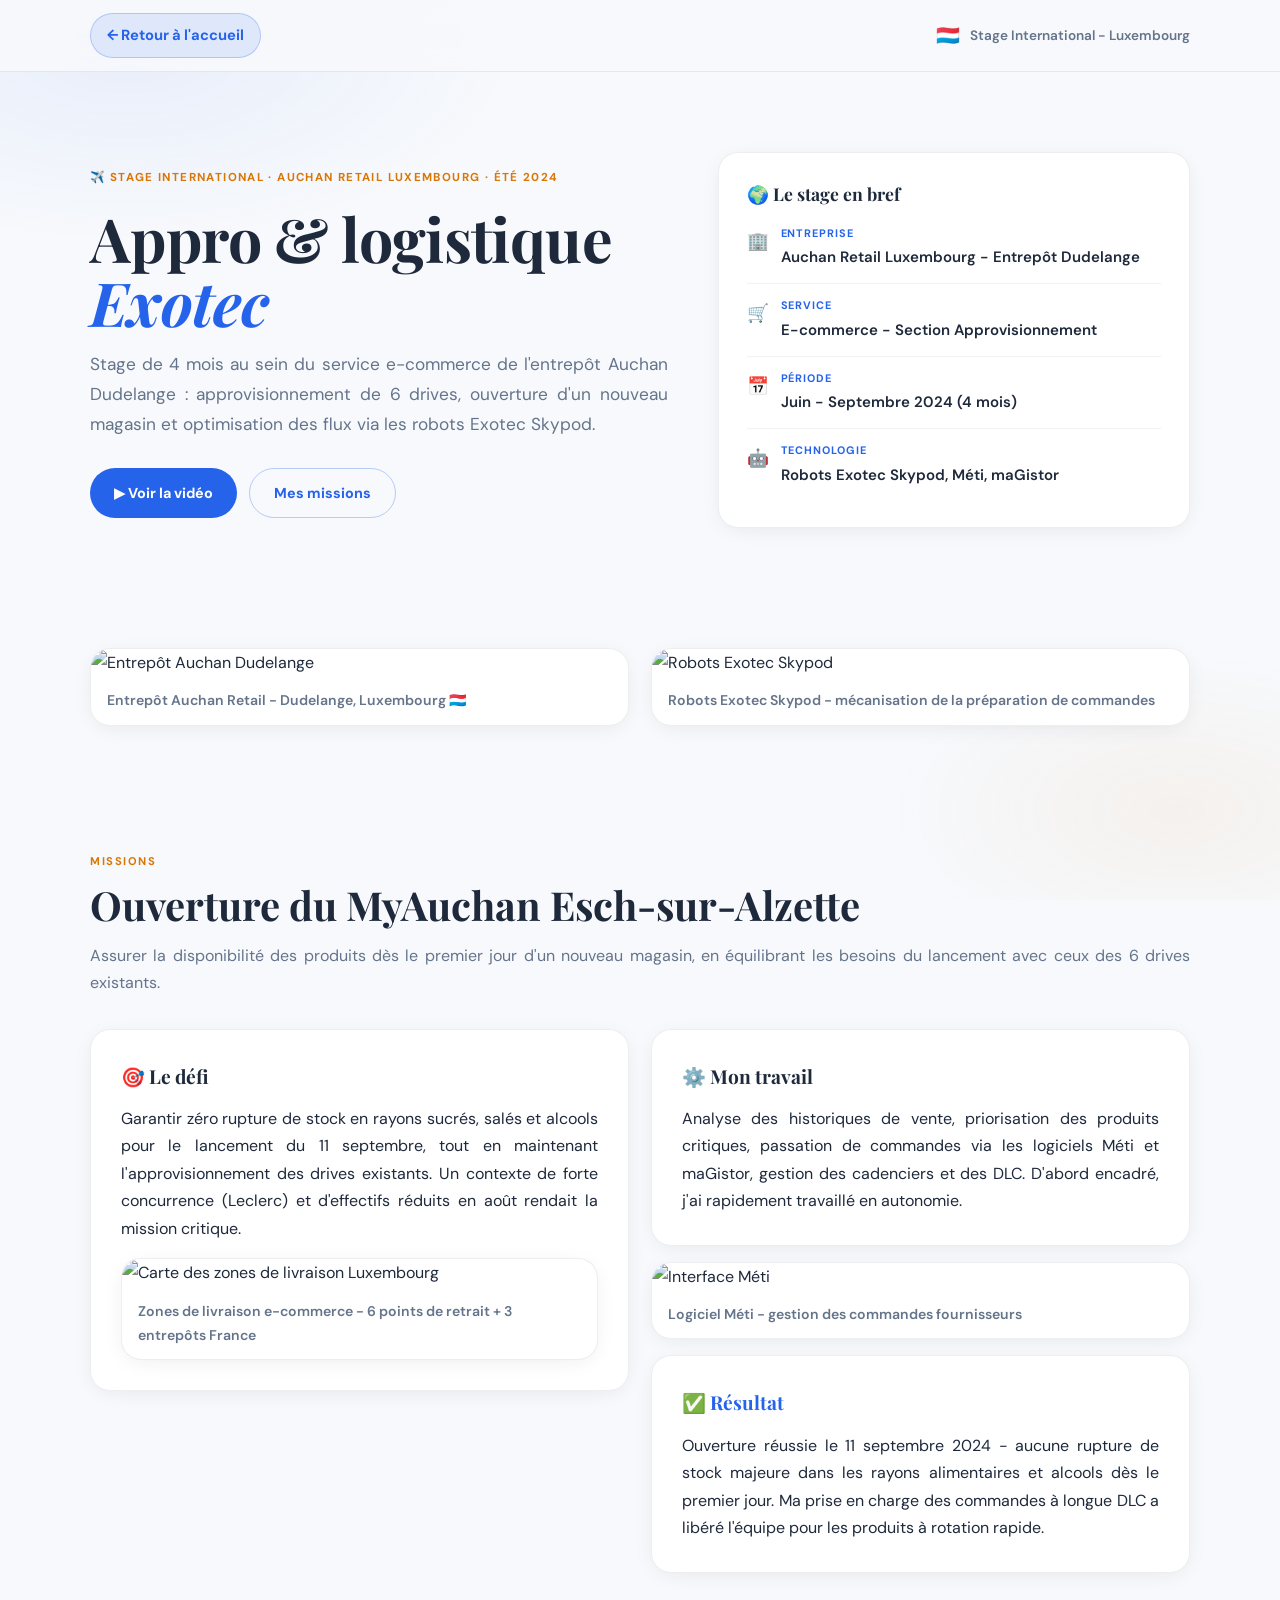
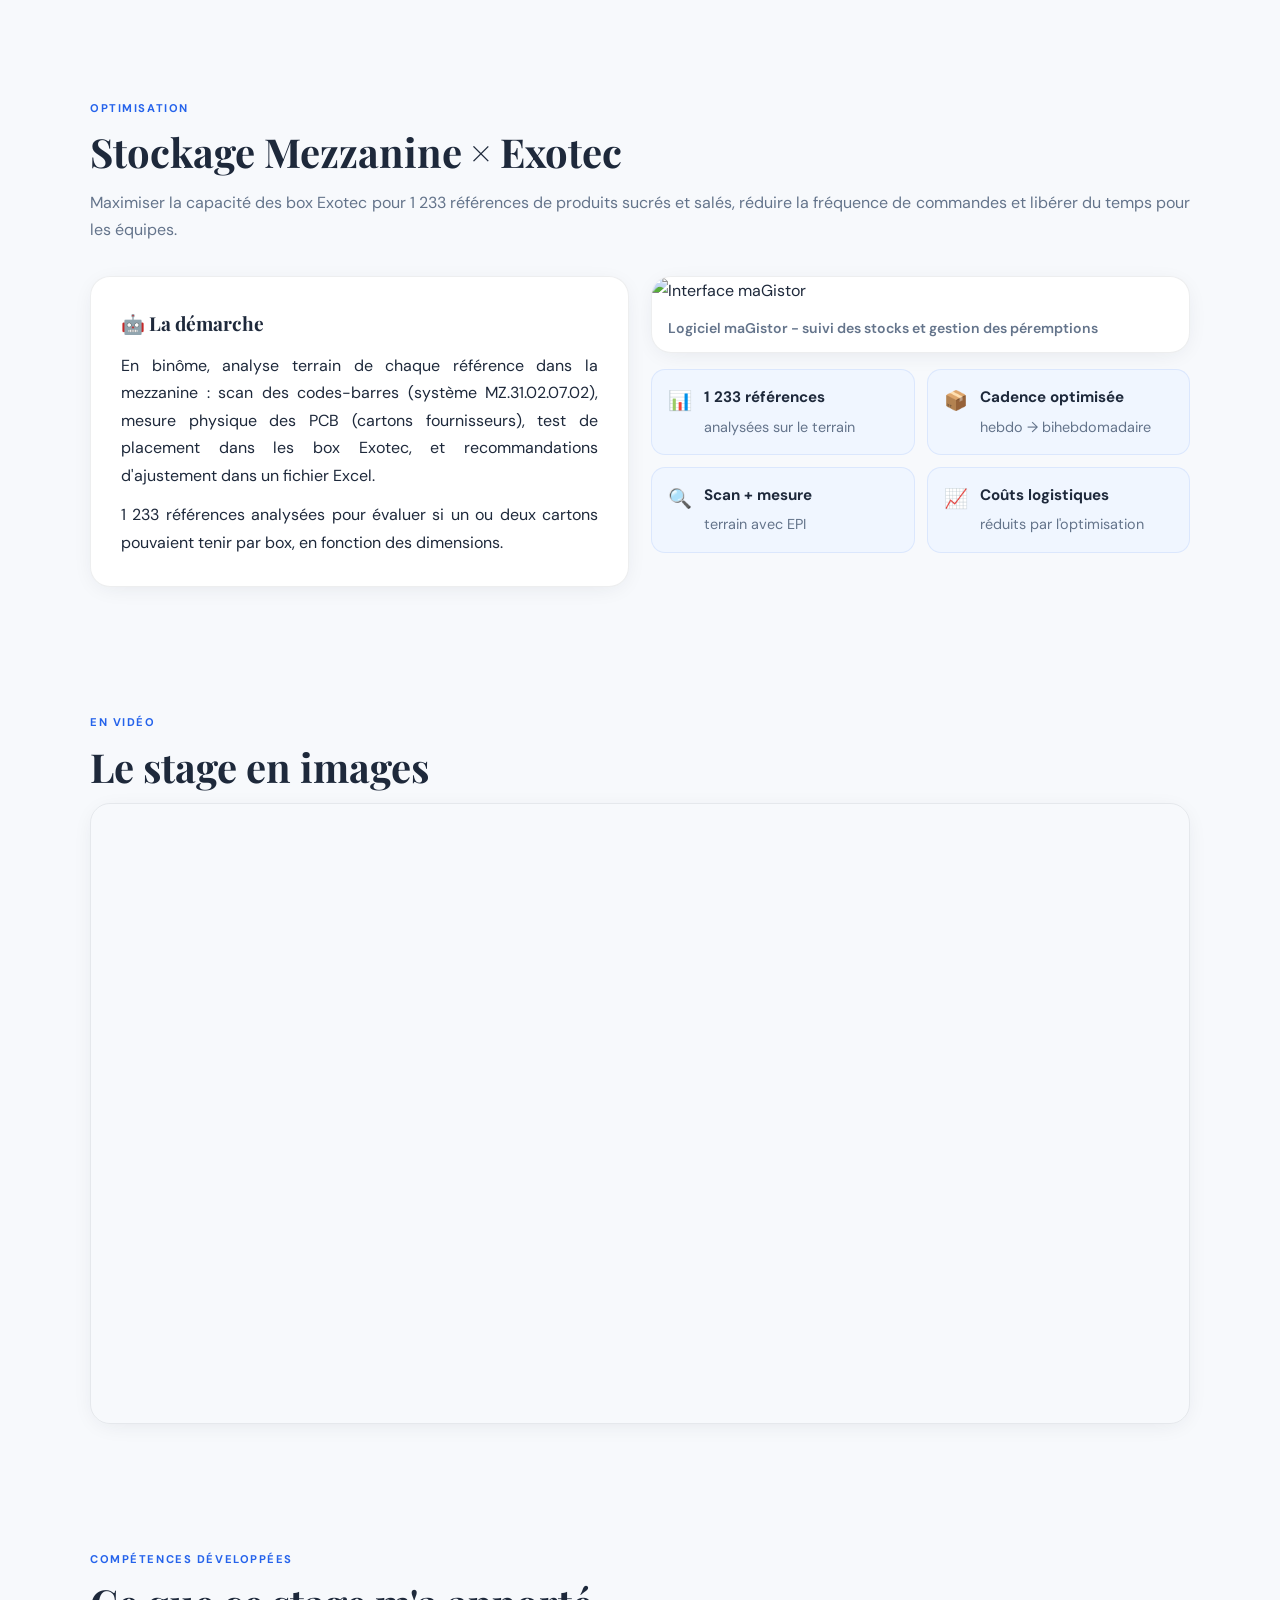
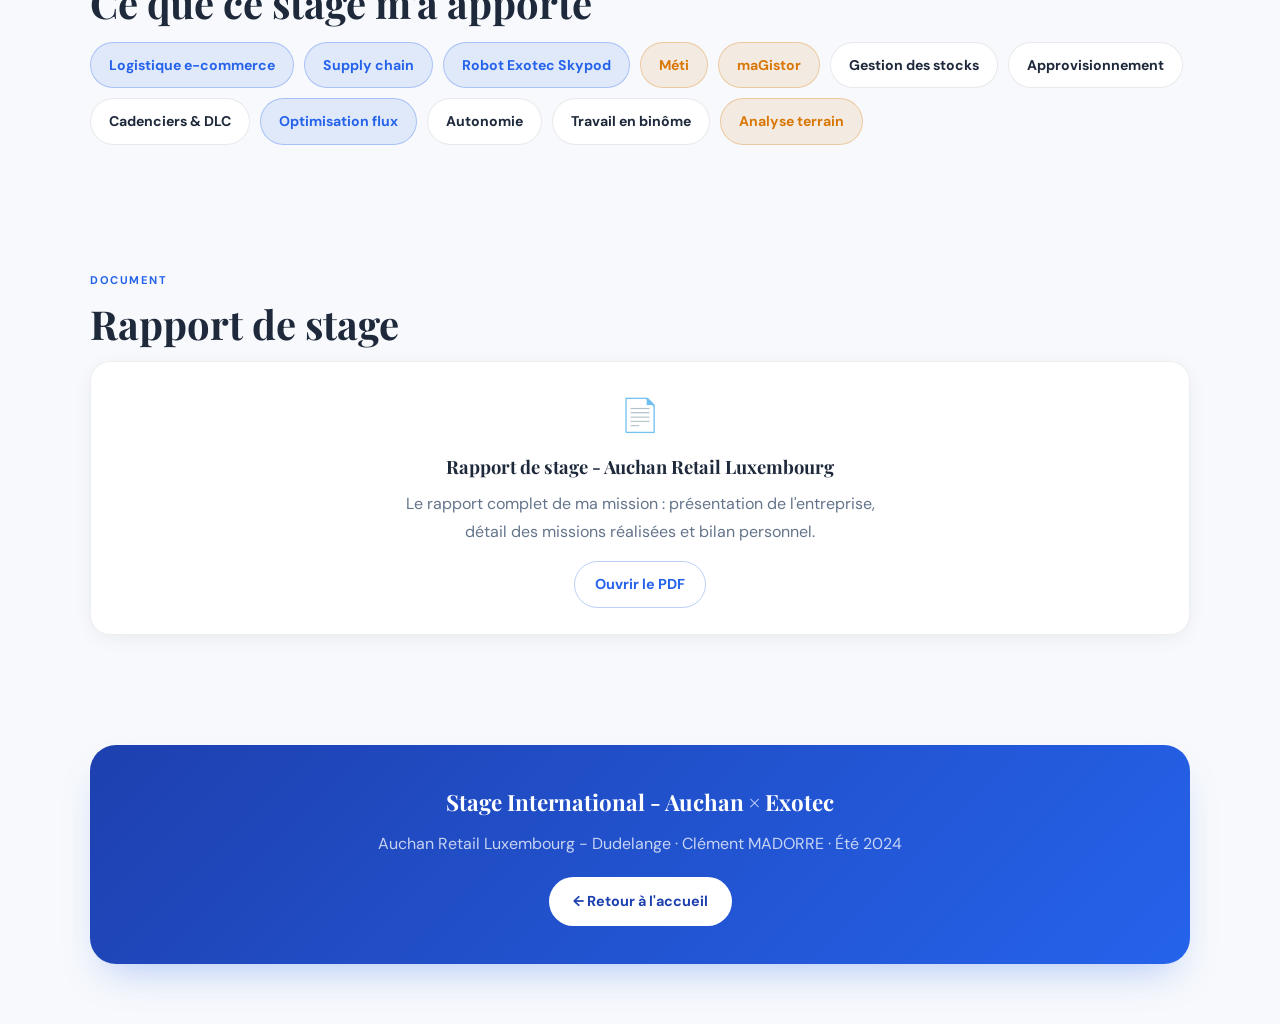
==== Page_WEB_AUCHAN.html @ da29aa9c "Add files via upload" ====
<!DOCTYPE html>
<html lang="fr">
<head>
<meta charset="UTF-8">
<meta name="viewport" content="width=device-width,initial-scale=1.0">
<title>Stage International Auchan × Exotec - Clément MADORRE</title>
<link rel="preconnect" href="https://fonts.googleapis.com">
<link rel="preconnect" href="https://fonts.gstatic.com" crossorigin>
<link href="https://fonts.googleapis.com/css2?family=Playfair+Display:ital,wght@0,400;0,600;0,700;1,400;1,500&family=DM+Sans:wght@300;400;500;600;700;800&display=swap" rel="stylesheet">
<style>
*,*::before,*::after{margin:0;padding:0;box-sizing:border-box}
:root{
  --blue:#2563eb;--blue-dark:#1e40af;--blue-soft:rgba(37,99,235,.10);
  --amber:#d97706;--amber-soft:rgba(217,119,6,.10);
  --sky:#f0f6ff;--paper:#ffffff;--bg:#f7f9fc;
  --ink:#1e293b;--muted:#64748b;
  --radius:20px;--shadow:0 4px 24px -8px rgba(30,41,59,.12);
}
html{scroll-behavior:smooth}
body{font-family:'DM Sans',sans-serif;background:var(--bg);color:var(--ink);line-height:1.72;font-size:16px;overflow-x:hidden}
body::before{content:"";position:fixed;inset:0;z-index:-1;pointer-events:none;background:radial-gradient(ellipse 55% 40% at 10% 5%,rgba(37,99,235,.07),transparent 55%),radial-gradient(ellipse 45% 35% at 92% 90%,rgba(217,119,6,.06),transparent 50%)}
.wrap{width:min(100% - 40px,1100px);margin:0 auto}
p{text-align:justify;text-justify:inter-word;-webkit-hyphens:auto;hyphens:auto}
h1,h2,h3{font-family:'Playfair Display',serif}

.topbar{position:sticky;top:0;z-index:100;background:rgba(247,249,252,.88);backdrop-filter:blur(14px);border-bottom:1px solid rgba(30,41,59,.08)}
.topbar-inner{width:min(100% - 32px,1100px);margin:0 auto;display:flex;align-items:center;justify-content:space-between;gap:16px;padding:13px 0}
.home-link{display:inline-flex;align-items:center;gap:8px;text-decoration:none;color:var(--blue);font-weight:700;font-size:.92rem;background:var(--blue-soft);border:1px solid rgba(37,99,235,.25);padding:9px 16px;border-radius:999px;transition:.2s}
.home-link:hover{background:rgba(37,99,235,.18);transform:translateY(-1px)}
.topbar-tag{color:var(--muted);font-size:.85rem;font-weight:600;display:flex;align-items:center;gap:10px}
.flag{font-size:1.2rem}

.hero{padding:80px 0 60px}
.hero-grid{display:grid;grid-template-columns:1.1fr .9fr;gap:50px;align-items:center}
.eyebrow{display:inline-flex;align-items:center;gap:8px;font-weight:700;letter-spacing:.12em;text-transform:uppercase;font-size:.72rem;color:var(--amber);margin-bottom:18px}
.hero h1{font-weight:700;font-size:clamp(2.4rem,5vw,3.8rem);line-height:1.06;letter-spacing:-.01em;margin-bottom:16px;color:var(--ink)}
.hero h1 em{font-style:italic;color:var(--blue)}
.hero .lead{color:var(--muted);font-size:1.08rem;max-width:580px;margin-bottom:28px}
.hero-cta{display:flex;gap:12px;flex-wrap:wrap}
.btn{display:inline-flex;align-items:center;gap:8px;text-decoration:none;font-weight:700;font-size:.9rem;padding:12px 24px;border-radius:999px;transition:.2s}
.btn-blue{background:var(--blue);color:#fff}.btn-blue:hover{background:var(--blue-dark);transform:translateY(-2px)}
.btn-ghost{color:var(--blue);border:1.5px solid rgba(37,99,235,.3)}.btn-ghost:hover{border-color:var(--blue);transform:translateY(-2px)}

.fiche{background:var(--paper);border:1px solid rgba(30,41,59,.08);border-radius:var(--radius);padding:26px 28px;box-shadow:var(--shadow)}
.fiche h3{font-weight:700;font-size:1.1rem;margin-bottom:14px;display:flex;align-items:center;gap:10px;color:var(--ink)}
.fiche-row{display:flex;gap:12px;align-items:flex-start;padding:12px 0;border-top:1px solid rgba(30,41,59,.06)}
.fiche-row:first-of-type{border-top:none;padding-top:0}
.fiche-row .ic{font-size:1.1rem;flex:0 0 auto;margin-top:2px}
.fiche-row .k{display:block;font-size:.68rem;text-transform:uppercase;letter-spacing:.09em;color:var(--blue);font-weight:700;margin-bottom:1px}
.fiche-row .v{font-weight:600;font-size:.94rem}

section{padding:60px 0}
.kicker{display:inline-block;font-weight:700;letter-spacing:.14em;text-transform:uppercase;font-size:.7rem;color:var(--blue);margin-bottom:12px}
.kicker.amber{color:var(--amber)}
h2{font-weight:700;font-size:clamp(1.8rem,3.4vw,2.5rem);line-height:1.12;margin-bottom:14px;color:var(--ink)}
.section-intro{color:var(--muted);margin-bottom:32px}

.panel{background:var(--paper);border:1px solid rgba(30,41,59,.08);border-radius:var(--radius);padding:30px;box-shadow:var(--shadow)}
.panel h3{font-weight:700;font-size:1.2rem;margin-bottom:12px;display:flex;align-items:center;gap:10px}
.grid-2{display:grid;grid-template-columns:1fr 1fr;gap:22px;align-items:start}

.media-card{border-radius:var(--radius);overflow:hidden;border:1px solid rgba(30,41,59,.08);box-shadow:var(--shadow);background:var(--paper)}
.media-card img{width:100%;display:block}
.media-caption{padding:12px 16px;font-size:.88rem;color:var(--muted);font-weight:600}

.highlight{display:flex;gap:12px;align-items:flex-start;padding:14px 16px;border-radius:14px;background:var(--sky);border:1px solid rgba(37,99,235,.1)}
.highlight .ic{font-size:1.2rem;flex:0 0 auto}
.highlight b{display:block;font-size:.95rem;margin-bottom:2px;color:var(--ink)}
.highlight span{color:var(--muted);font-size:.9rem}
.highlight-grid{display:grid;grid-template-columns:1fr 1fr;gap:12px}

.video-wrap{position:relative;width:100%;padding-top:56.25%;border-radius:var(--radius);overflow:hidden;box-shadow:var(--shadow);border:1px solid rgba(30,41,59,.08)}
.video-wrap iframe{position:absolute;inset:0;width:100%;height:100%;border:0}

.pill-row{display:flex;flex-wrap:wrap;gap:10px;margin-top:16px}
.pill{padding:10px 18px;border-radius:999px;font-size:.88rem;font-weight:700;background:var(--paper);border:1px solid rgba(30,41,59,.1);color:var(--ink)}
.pill.blue{border-color:rgba(37,99,235,.3);color:var(--blue);background:var(--blue-soft)}
.pill.amber{border-color:rgba(217,119,6,.3);color:var(--amber);background:var(--amber-soft)}

.doc-card{background:var(--paper);border:1px solid rgba(30,41,59,.08);border-radius:var(--radius);padding:26px 28px;box-shadow:var(--shadow);text-align:center}
.doc-card .ic{font-size:2rem;margin-bottom:8px}
.doc-card h3{font-size:1.15rem;margin-bottom:8px}
.doc-card p{color:var(--muted);max-width:480px;margin:0 auto 16px;text-align:center}
.doc-card a{display:inline-block;text-decoration:none;color:var(--blue);font-weight:700;font-size:.9rem;border:1.5px solid rgba(37,99,235,.3);padding:10px 20px;border-radius:999px;transition:.2s}
.doc-card a:hover{background:var(--blue);color:#fff}

footer{padding:50px 0 60px;text-align:center}
.foot-card{background:linear-gradient(135deg,var(--blue-dark),var(--blue));color:#fff;border-radius:26px;padding:38px 30px;box-shadow:0 20px 40px -16px rgba(37,99,235,.35)}
.foot-card h3{font-size:1.4rem;margin-bottom:8px}
.foot-card p{color:rgba(255,255,255,.75);text-align:center}
.foot-card .btn{margin-top:20px;background:#fff;color:var(--blue-dark)}
.foot-card .btn:hover{transform:translateY(-2px)}

@media(max-width:860px){.hero-grid,.grid-2,.highlight-grid{grid-template-columns:1fr}}
@media(max-width:520px){.panel,.fiche{padding:22px 20px}}
</style>
</head>
<body>

<header class="topbar">
  <div class="topbar-inner">
    <a href="index.html" class="home-link">← Retour à l'accueil</a>
    <div class="topbar-tag"><span class="flag">🇱🇺</span> Stage International - Luxembourg</div>
  </div>
</header>

<main>

<section class="hero">
  <div class="wrap hero-grid">
    <div>
      <span class="eyebrow">✈️ Stage international · Auchan Retail Luxembourg · Été 2024</span>
      <h1>Appro & logistique <em>Exotec</em></h1>
      <p class="lead">Stage de 4 mois au sein du service e-commerce de l'entrepôt Auchan Dudelange : approvisionnement de 6 drives, ouverture d'un nouveau magasin et optimisation des flux via les robots Exotec Skypod.</p>
      <div class="hero-cta">
        <a href="#video" class="btn btn-blue">▶ Voir la vidéo</a>
        <a href="#missions" class="btn btn-ghost">Mes missions</a>
      </div>
    </div>
    <div class="fiche">
      <h3>🌍 Le stage en bref</h3>
      <div class="fiche-row"><span class="ic">🏢</span><div><span class="k">Entreprise</span><span class="v">Auchan Retail Luxembourg - Entrepôt Dudelange</span></div></div>
      <div class="fiche-row"><span class="ic">🛒</span><div><span class="k">Service</span><span class="v">E-commerce - Section Approvisionnement</span></div></div>
      <div class="fiche-row"><span class="ic">📅</span><div><span class="k">Période</span><span class="v">Juin - Septembre 2024 (4 mois)</span></div></div>
      <div class="fiche-row"><span class="ic">🤖</span><div><span class="k">Technologie</span><span class="v">Robots Exotec Skypod, Méti, maGistor</span></div></div>
    </div>
  </div>
</section>

<section>
  <div class="wrap grid-2">
    <div class="media-card"><img src="auchan-batiment.png" alt="Entrepôt Auchan Dudelange"><div class="media-caption">Entrepôt Auchan Retail - Dudelange, Luxembourg 🇱🇺</div></div>
    <div class="media-card"><img src="auchan-exotec.png" alt="Robots Exotec Skypod"><div class="media-caption">Robots Exotec Skypod - mécanisation de la préparation de commandes</div></div>
  </div>
</section>

<section id="missions">
  <div class="wrap">
    <span class="kicker amber">Missions</span>
    <h2>Ouverture du MyAuchan Esch-sur-Alzette</h2>
    <p class="section-intro">Assurer la disponibilité des produits dès le premier jour d'un nouveau magasin, en équilibrant les besoins du lancement avec ceux des 6 drives existants.</p>
    <div class="grid-2">
      <div class="panel">
        <h3>🎯 Le défi</h3>
        <p>Garantir zéro rupture de stock en rayons sucrés, salés et alcools pour le lancement du 11 septembre, tout en maintenant l'approvisionnement des drives existants. Un contexte de forte concurrence (Leclerc) et d'effectifs réduits en août rendait la mission critique.</p>
        <div style="margin-top:16px"><div class="media-card"><img src="auchan-carte.png" alt="Carte des zones de livraison Luxembourg"><div class="media-caption">Zones de livraison e-commerce - 6 points de retrait + 3 entrepôts France</div></div></div>
      </div>
      <div>
        <div class="panel" style="margin-bottom:16px">
          <h3>⚙️ Mon travail</h3>
          <p>Analyse des historiques de vente, priorisation des produits critiques, passation de commandes via les logiciels Méti et maGistor, gestion des cadenciers et des DLC. D'abord encadré, j'ai rapidement travaillé en autonomie.</p>
        </div>
        <div class="media-card" style="margin-bottom:16px"><img src="auchan-meti.png" alt="Interface Méti"><div class="media-caption">Logiciel Méti - gestion des commandes fournisseurs</div></div>
        <div class="panel">
          <h3 style="color:var(--blue)">✅ Résultat</h3>
          <p>Ouverture réussie le 11 septembre 2024 - aucune rupture de stock majeure dans les rayons alimentaires et alcools dès le premier jour. Ma prise en charge des commandes à longue DLC a libéré l'équipe pour les produits à rotation rapide.</p>
        </div>
      </div>
    </div>
  </div>
</section>

<section>
  <div class="wrap">
    <span class="kicker">Optimisation</span>
    <h2>Stockage Mezzanine × Exotec</h2>
    <p class="section-intro">Maximiser la capacité des box Exotec pour 1 233 références de produits sucrés et salés, réduire la fréquence de commandes et libérer du temps pour les équipes.</p>
    <div class="grid-2">
      <div class="panel">
        <h3>🤖 La démarche</h3>
        <p>En binôme, analyse terrain de chaque référence dans la mezzanine : scan des codes-barres (système MZ.31.02.07.02), mesure physique des PCB (cartons fournisseurs), test de placement dans les box Exotec, et recommandations d'ajustement dans un fichier Excel.</p>
        <p style="margin-top:12px">1 233 références analysées pour évaluer si un ou deux cartons pouvaient tenir par box, en fonction des dimensions.</p>
      </div>
      <div>
        <div class="media-card" style="margin-bottom:16px"><img src="auchan-magistor.png" alt="Interface maGistor"><div class="media-caption">Logiciel maGistor - suivi des stocks et gestion des péremptions</div></div>
        <div class="highlight-grid">
          <div class="highlight"><span class="ic">📊</span><div><b>1 233 références</b><span>analysées sur le terrain</span></div></div>
          <div class="highlight"><span class="ic">📦</span><div><b>Cadence optimisée</b><span>hebdo → bihebdomadaire</span></div></div>
          <div class="highlight"><span class="ic">🔍</span><div><b>Scan + mesure</b><span>terrain avec EPI</span></div></div>
          <div class="highlight"><span class="ic">📈</span><div><b>Coûts logistiques</b><span>réduits par l'optimisation</span></div></div>
        </div>
      </div>
    </div>
  </div>
</section>

<section id="video">
  <div class="wrap">
    <span class="kicker">En vidéo</span>
    <h2>Le stage en images</h2>
    <div class="video-wrap">
      <iframe src="https://www.youtube.com/embed/4T55WvJBvWo" title="Stage Auchan Exotec - Clément MADORRE" allow="accelerometer; autoplay; clipboard-write; encrypted-media; gyroscope; picture-in-picture; web-share" allowfullscreen></iframe>
    </div>
  </div>
</section>

<section>
  <div class="wrap">
    <span class="kicker">Compétences développées</span>
    <h2>Ce que ce stage m'a apporté</h2>
    <div class="pill-row">
      <span class="pill blue">Logistique e-commerce</span>
      <span class="pill blue">Supply chain</span>
      <span class="pill blue">Robot Exotec Skypod</span>
      <span class="pill amber">Méti</span>
      <span class="pill amber">maGistor</span>
      <span class="pill">Gestion des stocks</span>
      <span class="pill">Approvisionnement</span>
      <span class="pill">Cadenciers & DLC</span>
      <span class="pill blue">Optimisation flux</span>
      <span class="pill">Autonomie</span>
      <span class="pill">Travail en binôme</span>
      <span class="pill amber">Analyse terrain</span>
    </div>
  </div>
</section>

<section id="documents">
  <div class="wrap">
    <span class="kicker">Document</span>
    <h2>Rapport de stage</h2>
    <div class="doc-card">
      <div class="ic">📄</div>
      <h3>Rapport de stage - Auchan Retail Luxembourg</h3>
      <p>Le rapport complet de ma mission : présentation de l'entreprise, détail des missions réalisées et bilan personnel.</p>
      <a href="auchan-rapport.pdf" target="_blank">Ouvrir le PDF</a>
    </div>
  </div>
</section>

</main>

<footer>
  <div class="wrap">
    <div class="foot-card">
      <h3>Stage International - Auchan × Exotec</h3>
      <p>Auchan Retail Luxembourg - Dudelange · Clément MADORRE · Été 2024</p>
      <a href="index.html" class="btn">← Retour à l'accueil</a>
    </div>
  </div>
</footer>

</body>
</html>
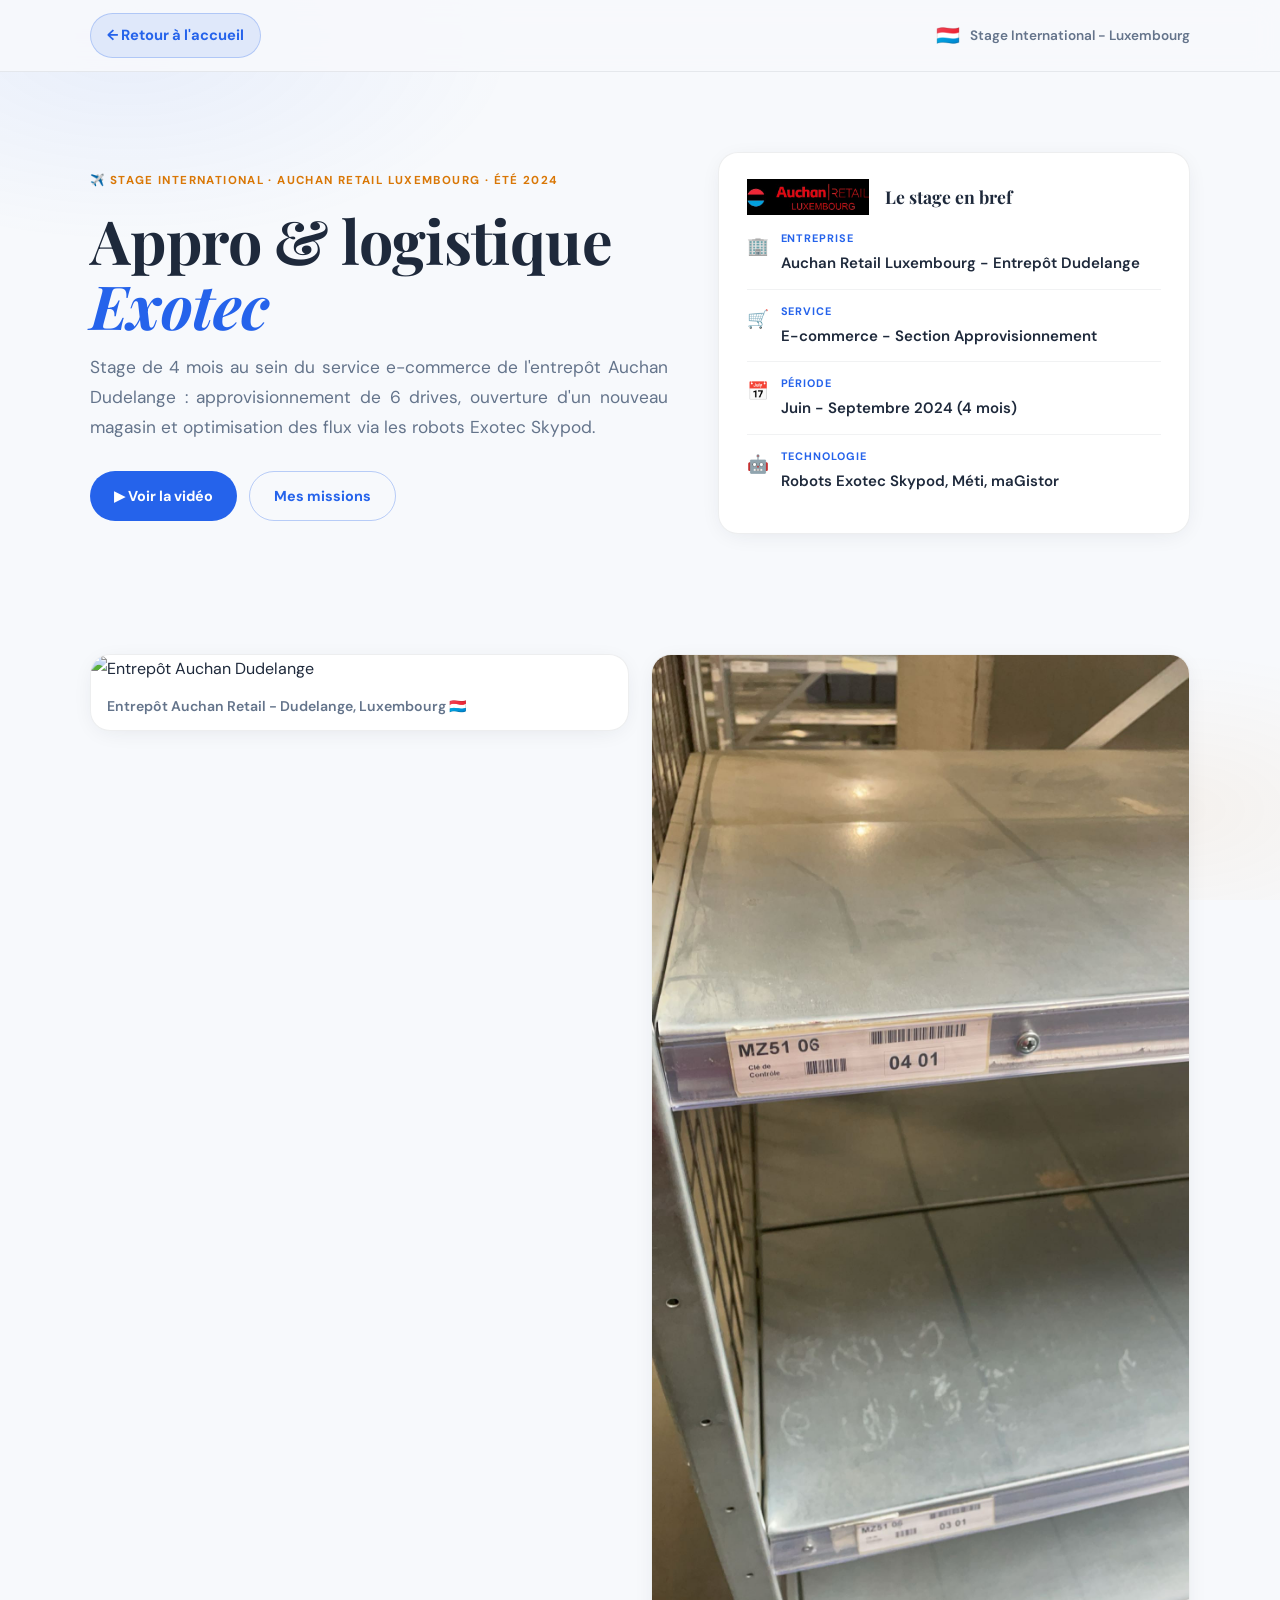
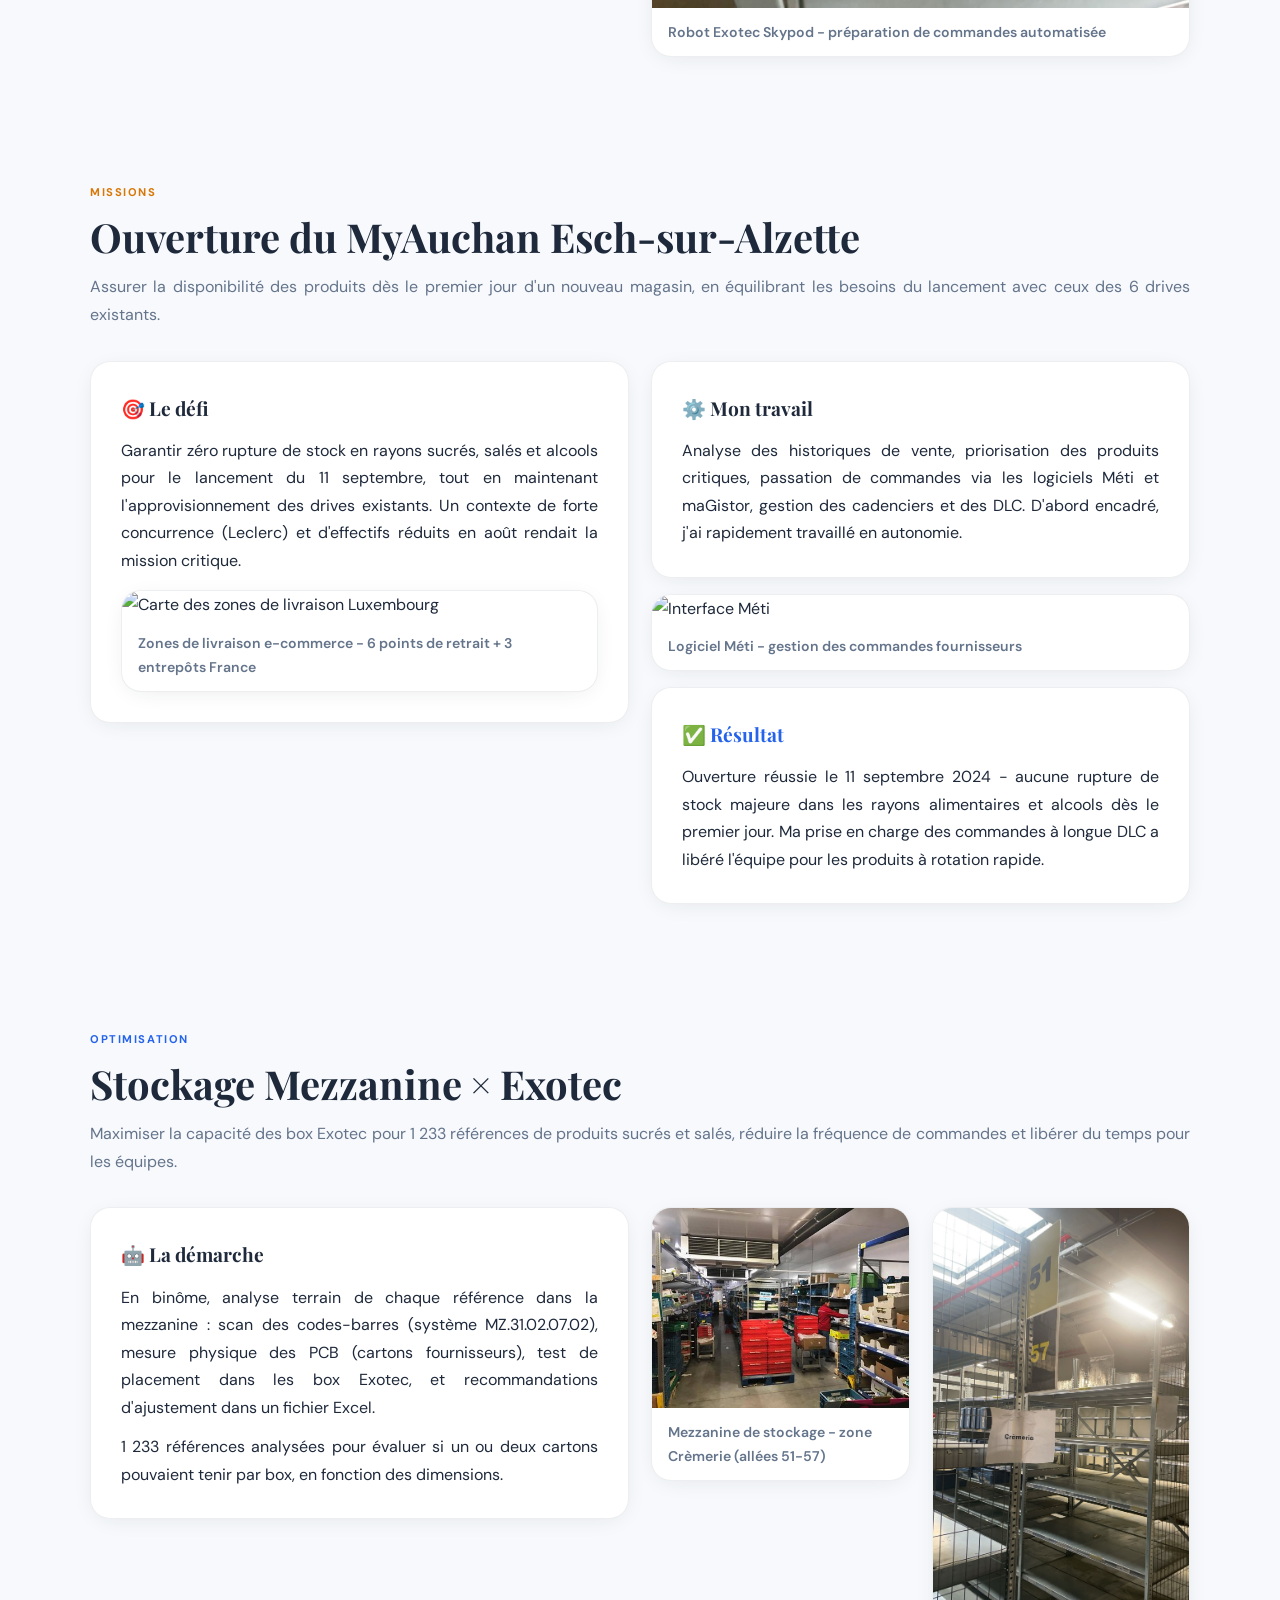
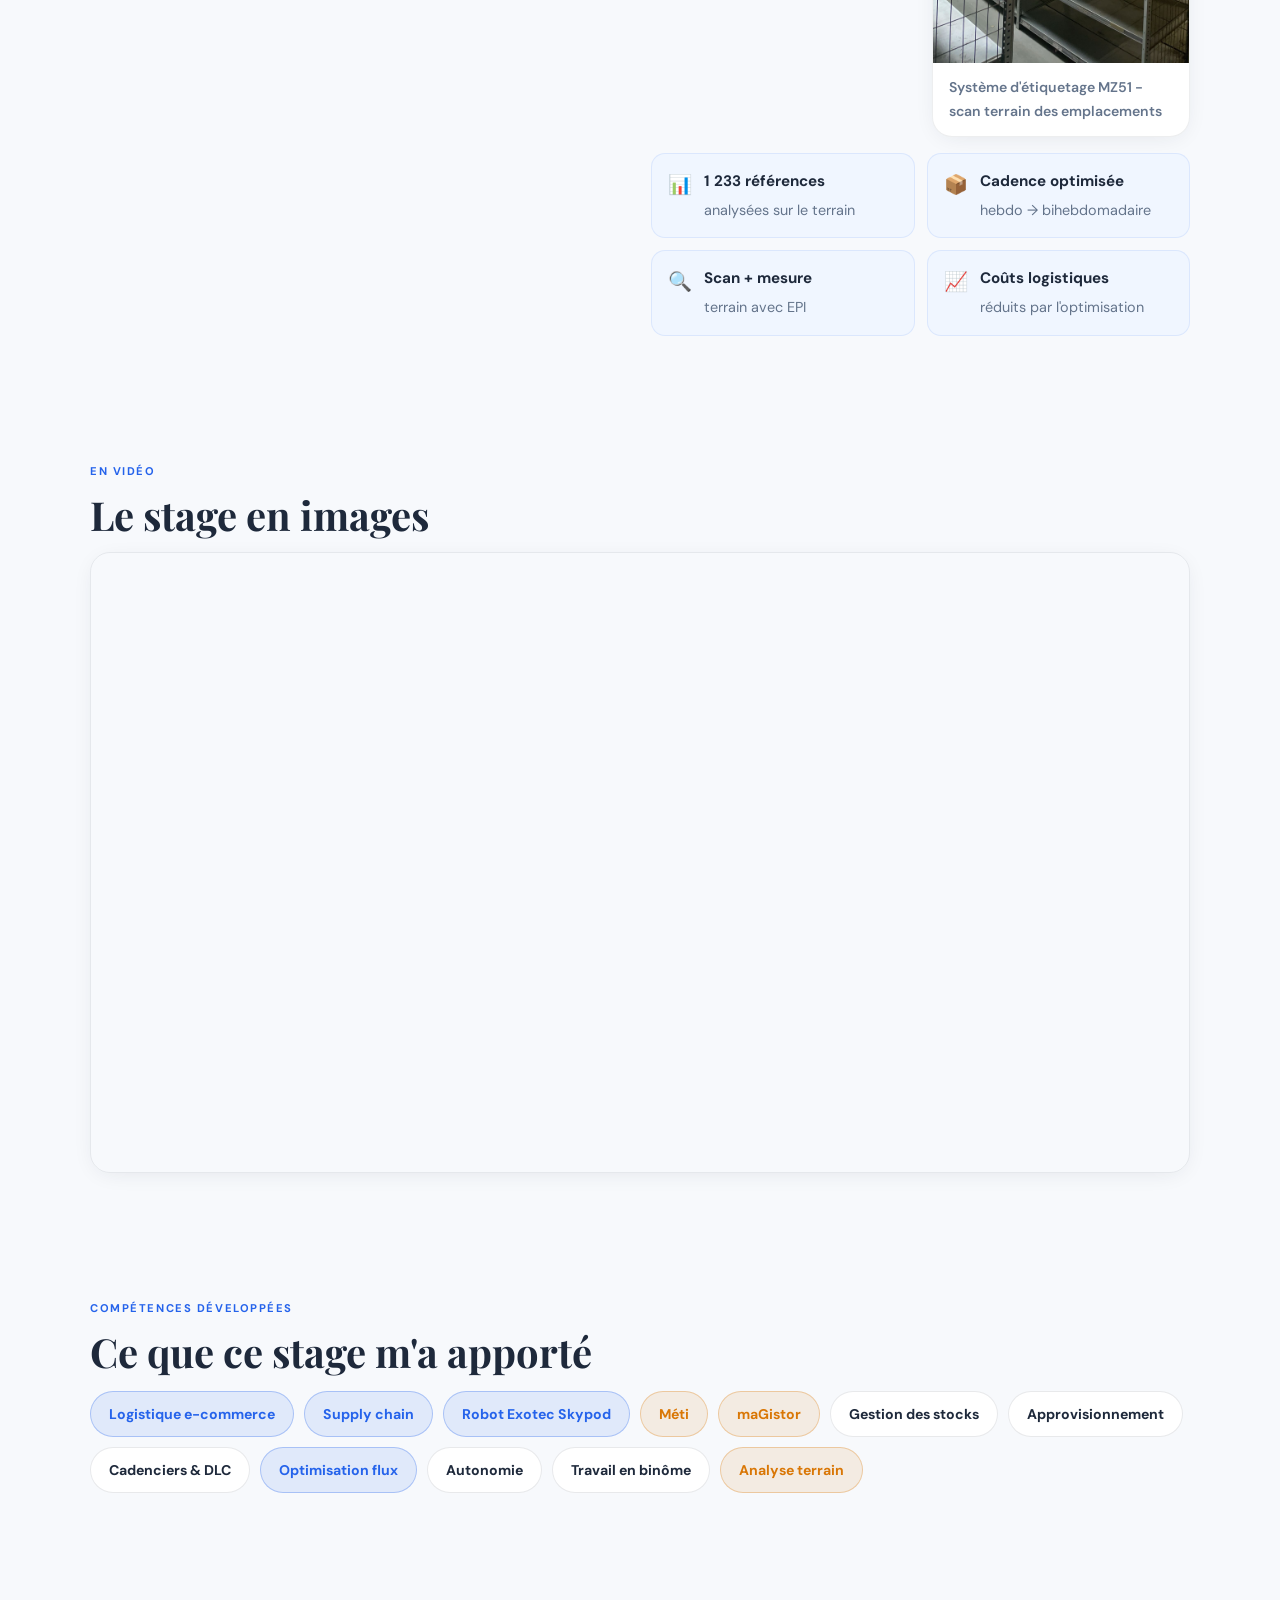
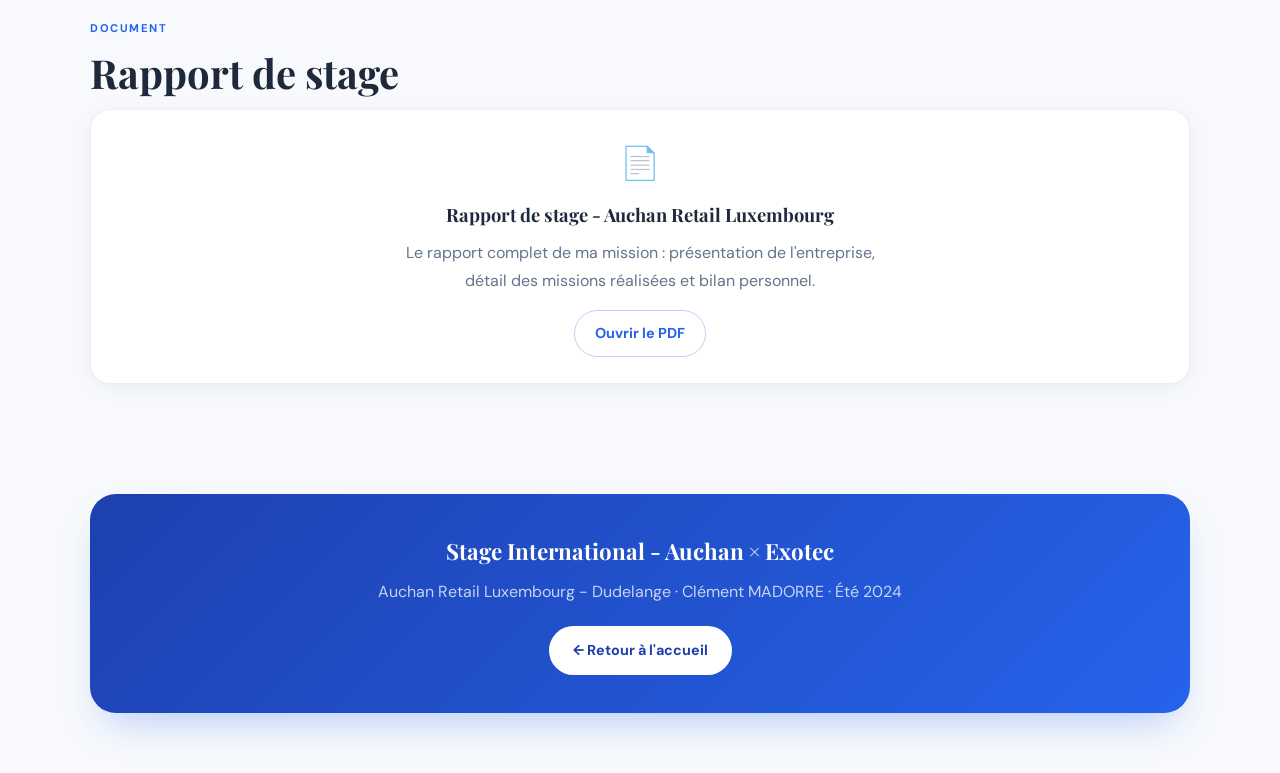
==== commit 300e4544: "Update Page_WEB_AUCHAN.html" ====
--- a/Page_WEB_AUCHAN.html
+++ b/Page_WEB_AUCHAN.html
@@ -118,7 +118,7 @@
       </div>
     </div>
     <div class="fiche">
-      <h3>🌍 Le stage en bref</h3>
+      <h3><img src="auchan-logo.png" alt="Auchan Retail Luxembourg" style="height:36px;vertical-align:middle;margin-right:6px"> Le stage en bref</h3>
       <div class="fiche-row"><span class="ic">🏢</span><div><span class="k">Entreprise</span><span class="v">Auchan Retail Luxembourg - Entrepôt Dudelange</span></div></div>
       <div class="fiche-row"><span class="ic">🛒</span><div><span class="k">Service</span><span class="v">E-commerce - Section Approvisionnement</span></div></div>
       <div class="fiche-row"><span class="ic">📅</span><div><span class="k">Période</span><span class="v">Juin - Septembre 2024 (4 mois)</span></div></div>
@@ -130,7 +130,7 @@
 <section>
   <div class="wrap grid-2">
     <div class="media-card"><img src="auchan-batiment.png" alt="Entrepôt Auchan Dudelange"><div class="media-caption">Entrepôt Auchan Retail - Dudelange, Luxembourg 🇱🇺</div></div>
-    <div class="media-card"><img src="auchan-exotec.png" alt="Robots Exotec Skypod"><div class="media-caption">Robots Exotec Skypod - mécanisation de la préparation de commandes</div></div>
+    <div class="media-card"><img src="auchan-skypod.jpg" alt="Robot Exotec Skypod avec box"><div class="media-caption">Robot Exotec Skypod - préparation de commandes automatisée</div></div>
   </div>
 </section>
 
@@ -172,7 +172,10 @@
         <p style="margin-top:12px">1 233 références analysées pour évaluer si un ou deux cartons pouvaient tenir par box, en fonction des dimensions.</p>
       </div>
       <div>
-        <div class="media-card" style="margin-bottom:16px"><img src="auchan-magistor.png" alt="Interface maGistor"><div class="media-caption">Logiciel maGistor - suivi des stocks et gestion des péremptions</div></div>
+        <div class="grid-2" style="margin-bottom:16px">
+          <div class="media-card"><img src="auchan-mezzanine.png" alt="Rayonnage mezzanine - zone Crèmerie"><div class="media-caption">Mezzanine de stockage - zone Crèmerie (allées 51-57)</div></div>
+          <div class="media-card"><img src="auchan-barcode.jpg" alt="Étiquette code-barres MZ51"><div class="media-caption">Système d'étiquetage MZ51 - scan terrain des emplacements</div></div>
+        </div>
         <div class="highlight-grid">
           <div class="highlight"><span class="ic">📊</span><div><b>1 233 références</b><span>analysées sur le terrain</span></div></div>
           <div class="highlight"><span class="ic">📦</span><div><b>Cadence optimisée</b><span>hebdo → bihebdomadaire</span></div></div>
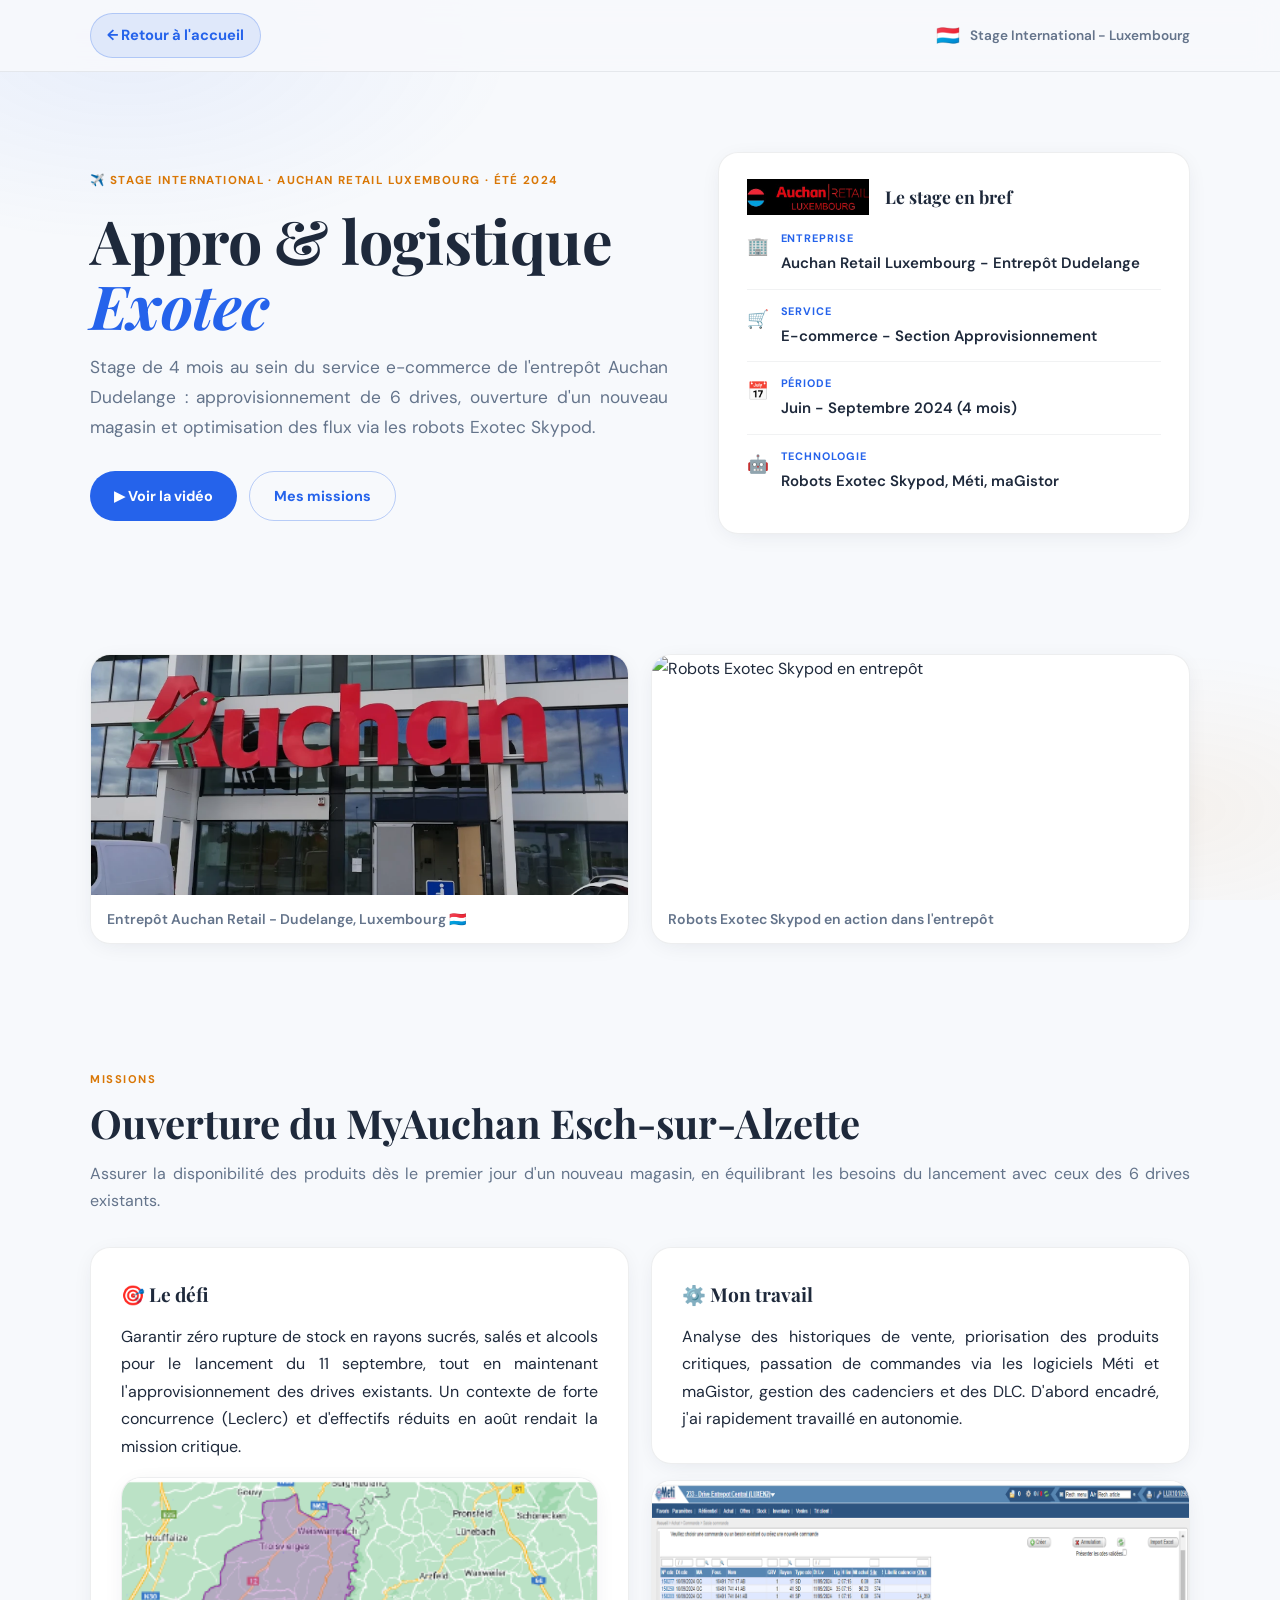
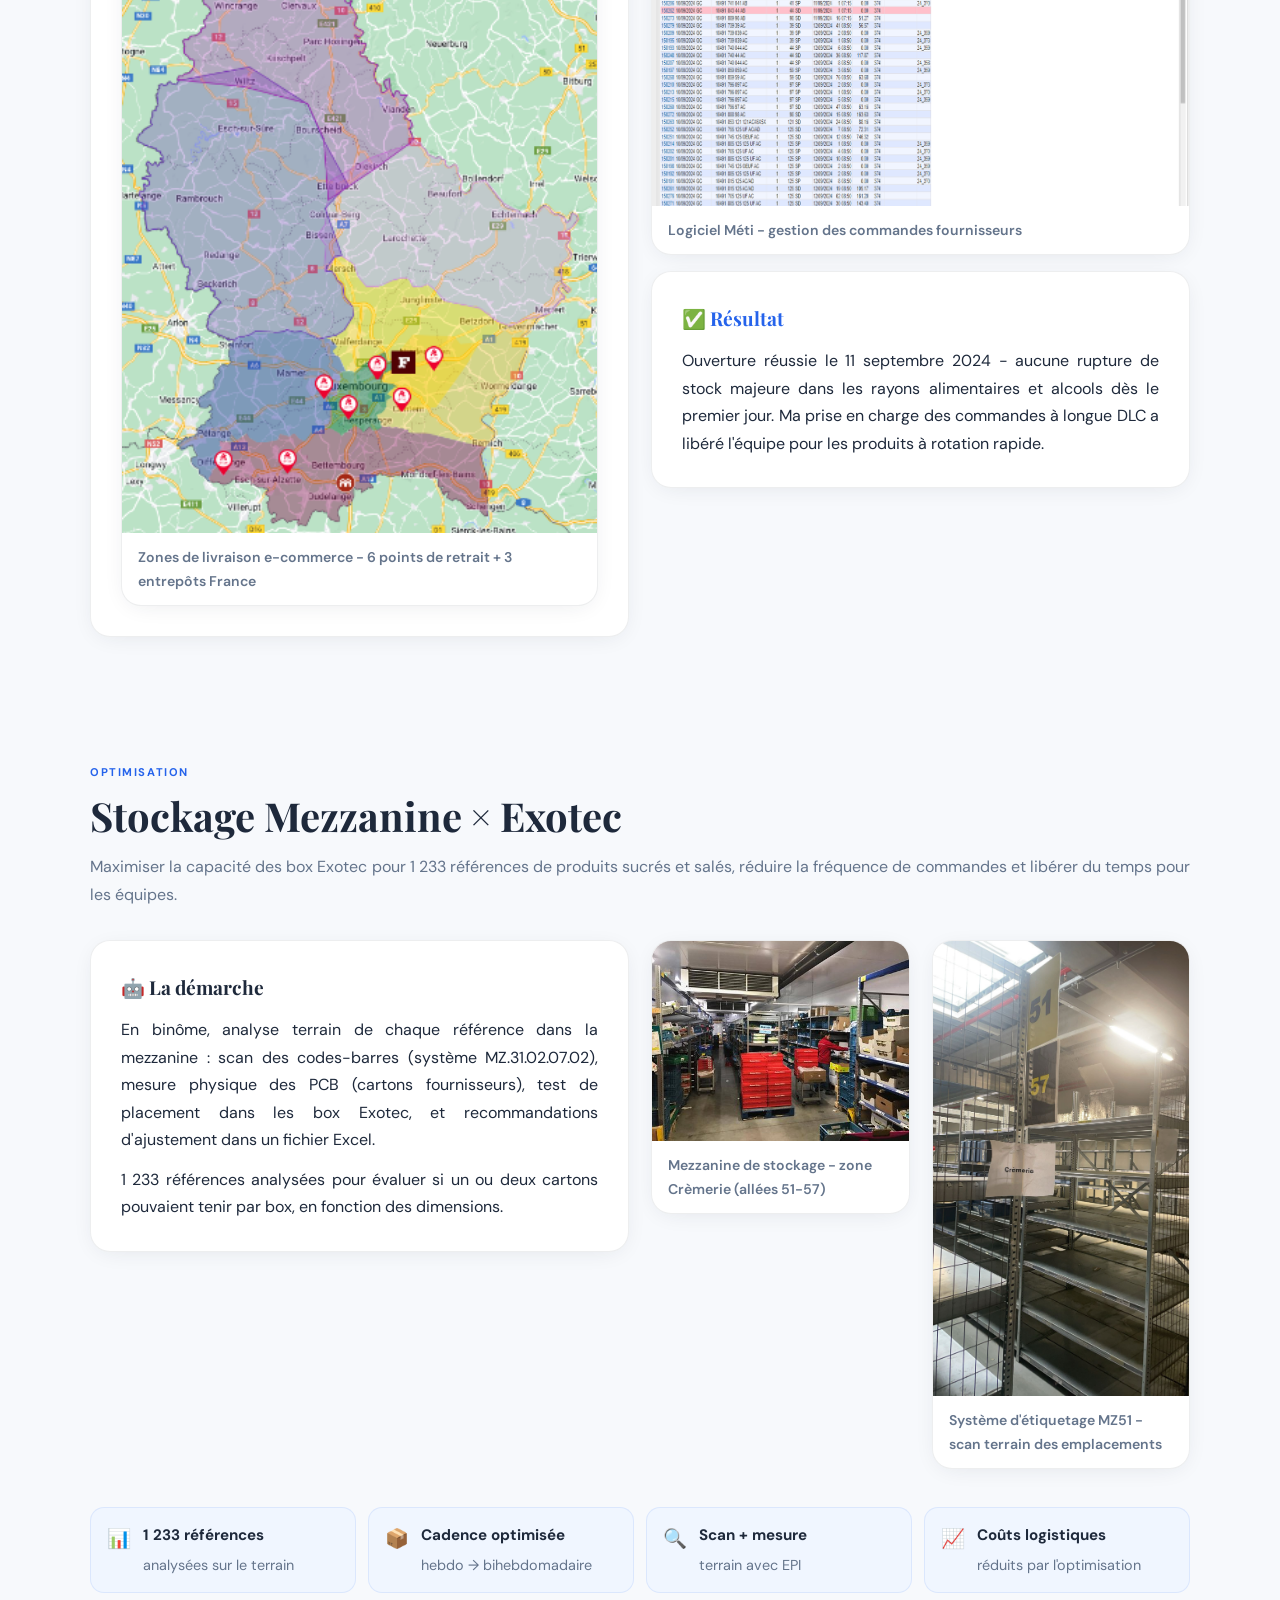
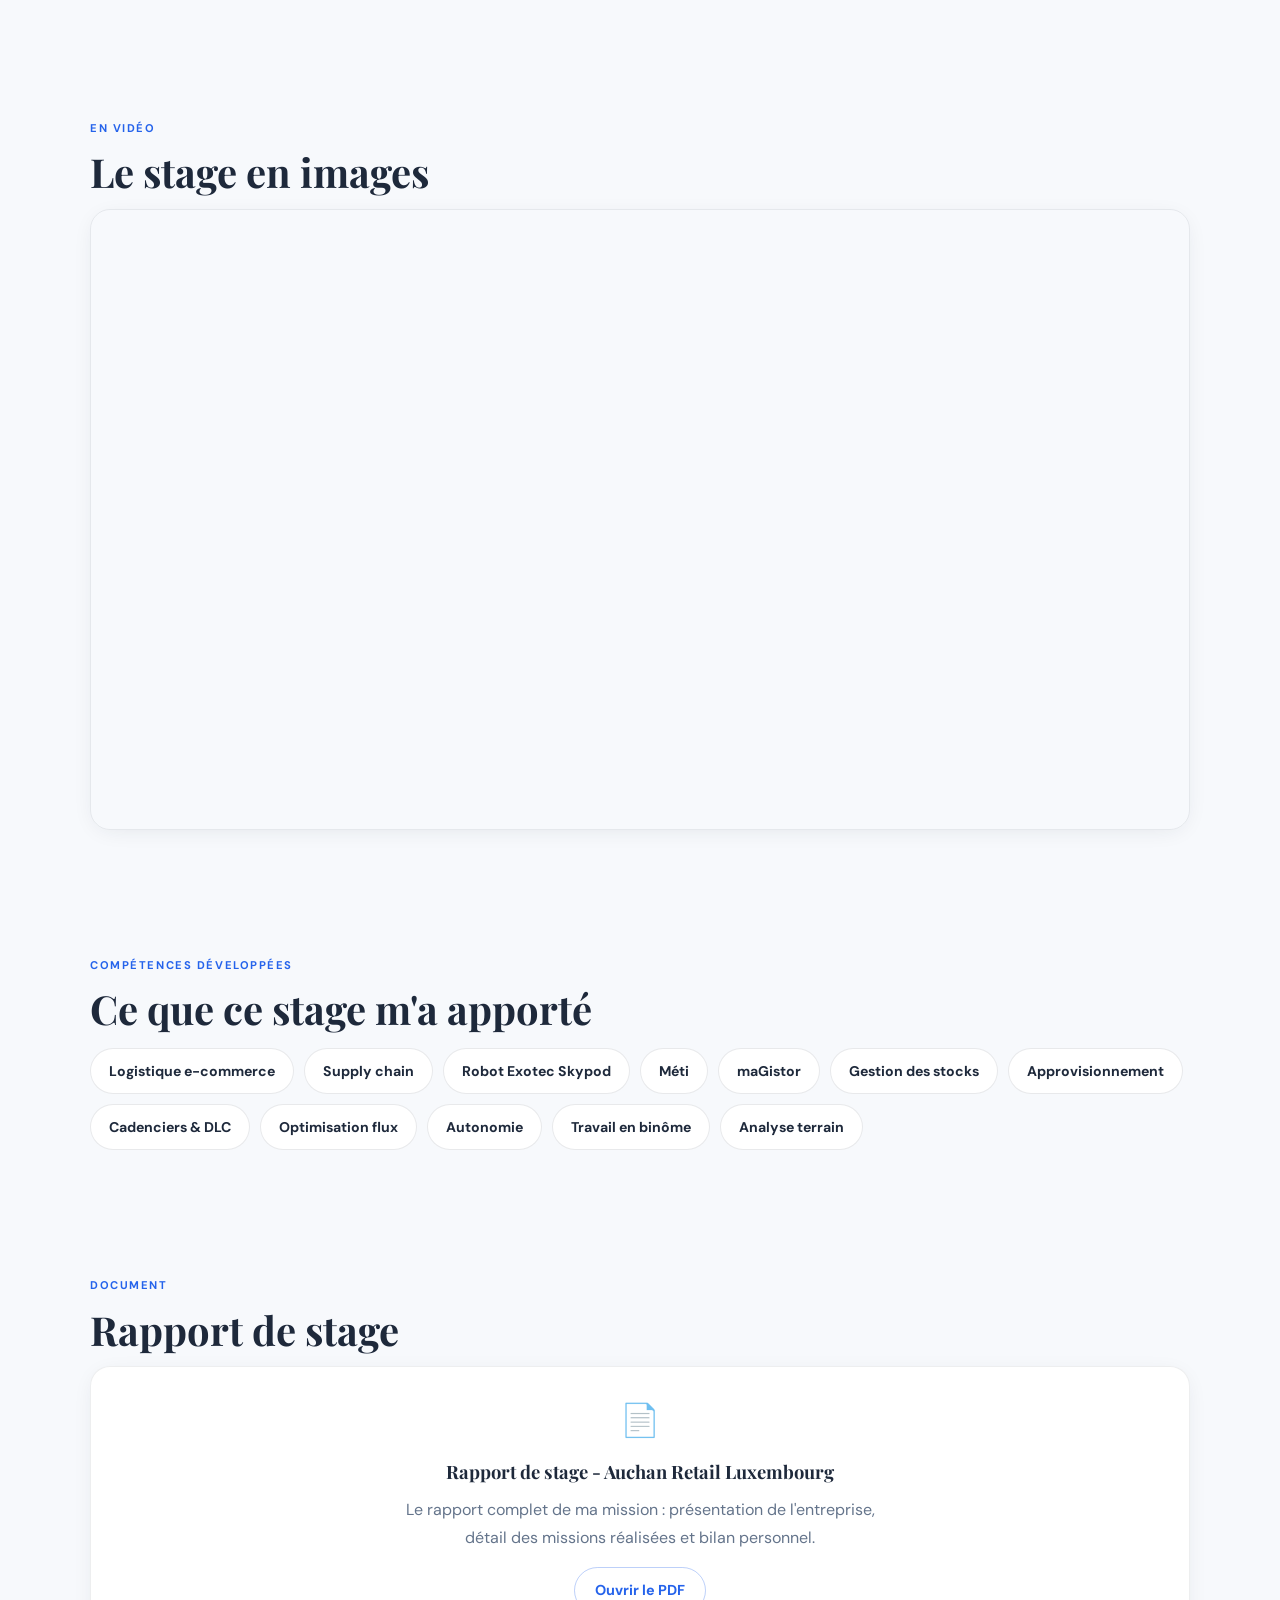
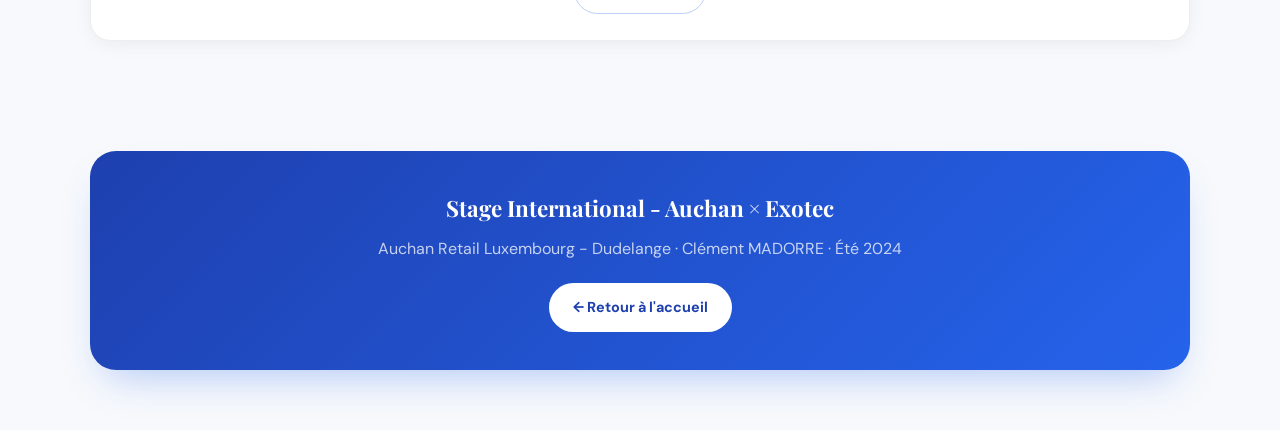
==== commit 816c49a7: "Update Page_WEB_AUCHAN.html" ====
--- a/Page_WEB_AUCHAN.html
+++ b/Page_WEB_AUCHAN.html
@@ -67,7 +67,7 @@
 .highlight .ic{font-size:1.2rem;flex:0 0 auto}
 .highlight b{display:block;font-size:.95rem;margin-bottom:2px;color:var(--ink)}
 .highlight span{color:var(--muted);font-size:.9rem}
-.highlight-grid{display:grid;grid-template-columns:1fr 1fr;gap:12px}
+.highlight-grid{display:grid;grid-template-columns:repeat(4,1fr);gap:12px}
 
 .video-wrap{position:relative;width:100%;padding-top:56.25%;border-radius:var(--radius);overflow:hidden;box-shadow:var(--shadow);border:1px solid rgba(30,41,59,.08)}
 .video-wrap iframe{position:absolute;inset:0;width:100%;height:100%;border:0}
@@ -91,7 +91,7 @@
 .foot-card .btn{margin-top:20px;background:#fff;color:var(--blue-dark)}
 .foot-card .btn:hover{transform:translateY(-2px)}
 
-@media(max-width:860px){.hero-grid,.grid-2,.highlight-grid{grid-template-columns:1fr}}
+@media(max-width:860px){.hero-grid,.grid-2{grid-template-columns:1fr}.highlight-grid{grid-template-columns:repeat(2,1fr)}}
 @media(max-width:520px){.panel,.fiche{padding:22px 20px}}
 </style>
 </head>
@@ -129,8 +129,8 @@
 
 <section>
   <div class="wrap grid-2">
-    <div class="media-card"><img src="auchan-batiment.png" alt="Entrepôt Auchan Dudelange"><div class="media-caption">Entrepôt Auchan Retail - Dudelange, Luxembourg 🇱🇺</div></div>
-    <div class="media-card"><img src="auchan-skypod.jpg" alt="Robot Exotec Skypod avec box"><div class="media-caption">Robot Exotec Skypod - préparation de commandes automatisée</div></div>
+    <div class="media-card"><img src="auchan-batiment.png" alt="Entrepôt Auchan Dudelange" style="height:240px;object-fit:cover"><div class="media-caption">Entrepôt Auchan Retail - Dudelange, Luxembourg 🇱🇺</div></div>
+    <div class="media-card"><img src="auchan-exotec.png" alt="Robots Exotec Skypod en entrepôt" style="height:240px;object-fit:cover"><div class="media-caption">Robots Exotec Skypod en action dans l'entrepôt</div></div>
   </div>
 </section>
 
@@ -176,13 +176,13 @@
           <div class="media-card"><img src="auchan-mezzanine.png" alt="Rayonnage mezzanine - zone Crèmerie"><div class="media-caption">Mezzanine de stockage - zone Crèmerie (allées 51-57)</div></div>
           <div class="media-card"><img src="auchan-barcode.jpg" alt="Étiquette code-barres MZ51"><div class="media-caption">Système d'étiquetage MZ51 - scan terrain des emplacements</div></div>
         </div>
-        <div class="highlight-grid">
-          <div class="highlight"><span class="ic">📊</span><div><b>1 233 références</b><span>analysées sur le terrain</span></div></div>
-          <div class="highlight"><span class="ic">📦</span><div><b>Cadence optimisée</b><span>hebdo → bihebdomadaire</span></div></div>
-          <div class="highlight"><span class="ic">🔍</span><div><b>Scan + mesure</b><span>terrain avec EPI</span></div></div>
-          <div class="highlight"><span class="ic">📈</span><div><b>Coûts logistiques</b><span>réduits par l'optimisation</span></div></div>
-        </div>
-      </div>
+      </div>
+    </div>
+    <div class="highlight-grid" style="margin-top:22px">
+      <div class="highlight"><span class="ic">📊</span><div><b>1 233 références</b><span>analysées sur le terrain</span></div></div>
+      <div class="highlight"><span class="ic">📦</span><div><b>Cadence optimisée</b><span>hebdo → bihebdomadaire</span></div></div>
+      <div class="highlight"><span class="ic">🔍</span><div><b>Scan + mesure</b><span>terrain avec EPI</span></div></div>
+      <div class="highlight"><span class="ic">📈</span><div><b>Coûts logistiques</b><span>réduits par l'optimisation</span></div></div>
     </div>
   </div>
 </section>
@@ -202,18 +202,18 @@
     <span class="kicker">Compétences développées</span>
     <h2>Ce que ce stage m'a apporté</h2>
     <div class="pill-row">
-      <span class="pill blue">Logistique e-commerce</span>
-      <span class="pill blue">Supply chain</span>
-      <span class="pill blue">Robot Exotec Skypod</span>
-      <span class="pill amber">Méti</span>
-      <span class="pill amber">maGistor</span>
+      <span class="pill">Logistique e-commerce</span>
+      <span class="pill">Supply chain</span>
+      <span class="pill">Robot Exotec Skypod</span>
+      <span class="pill">Méti</span>
+      <span class="pill">maGistor</span>
       <span class="pill">Gestion des stocks</span>
       <span class="pill">Approvisionnement</span>
       <span class="pill">Cadenciers & DLC</span>
-      <span class="pill blue">Optimisation flux</span>
+      <span class="pill">Optimisation flux</span>
       <span class="pill">Autonomie</span>
       <span class="pill">Travail en binôme</span>
-      <span class="pill amber">Analyse terrain</span>
+      <span class="pill">Analyse terrain</span>
     </div>
   </div>
 </section>
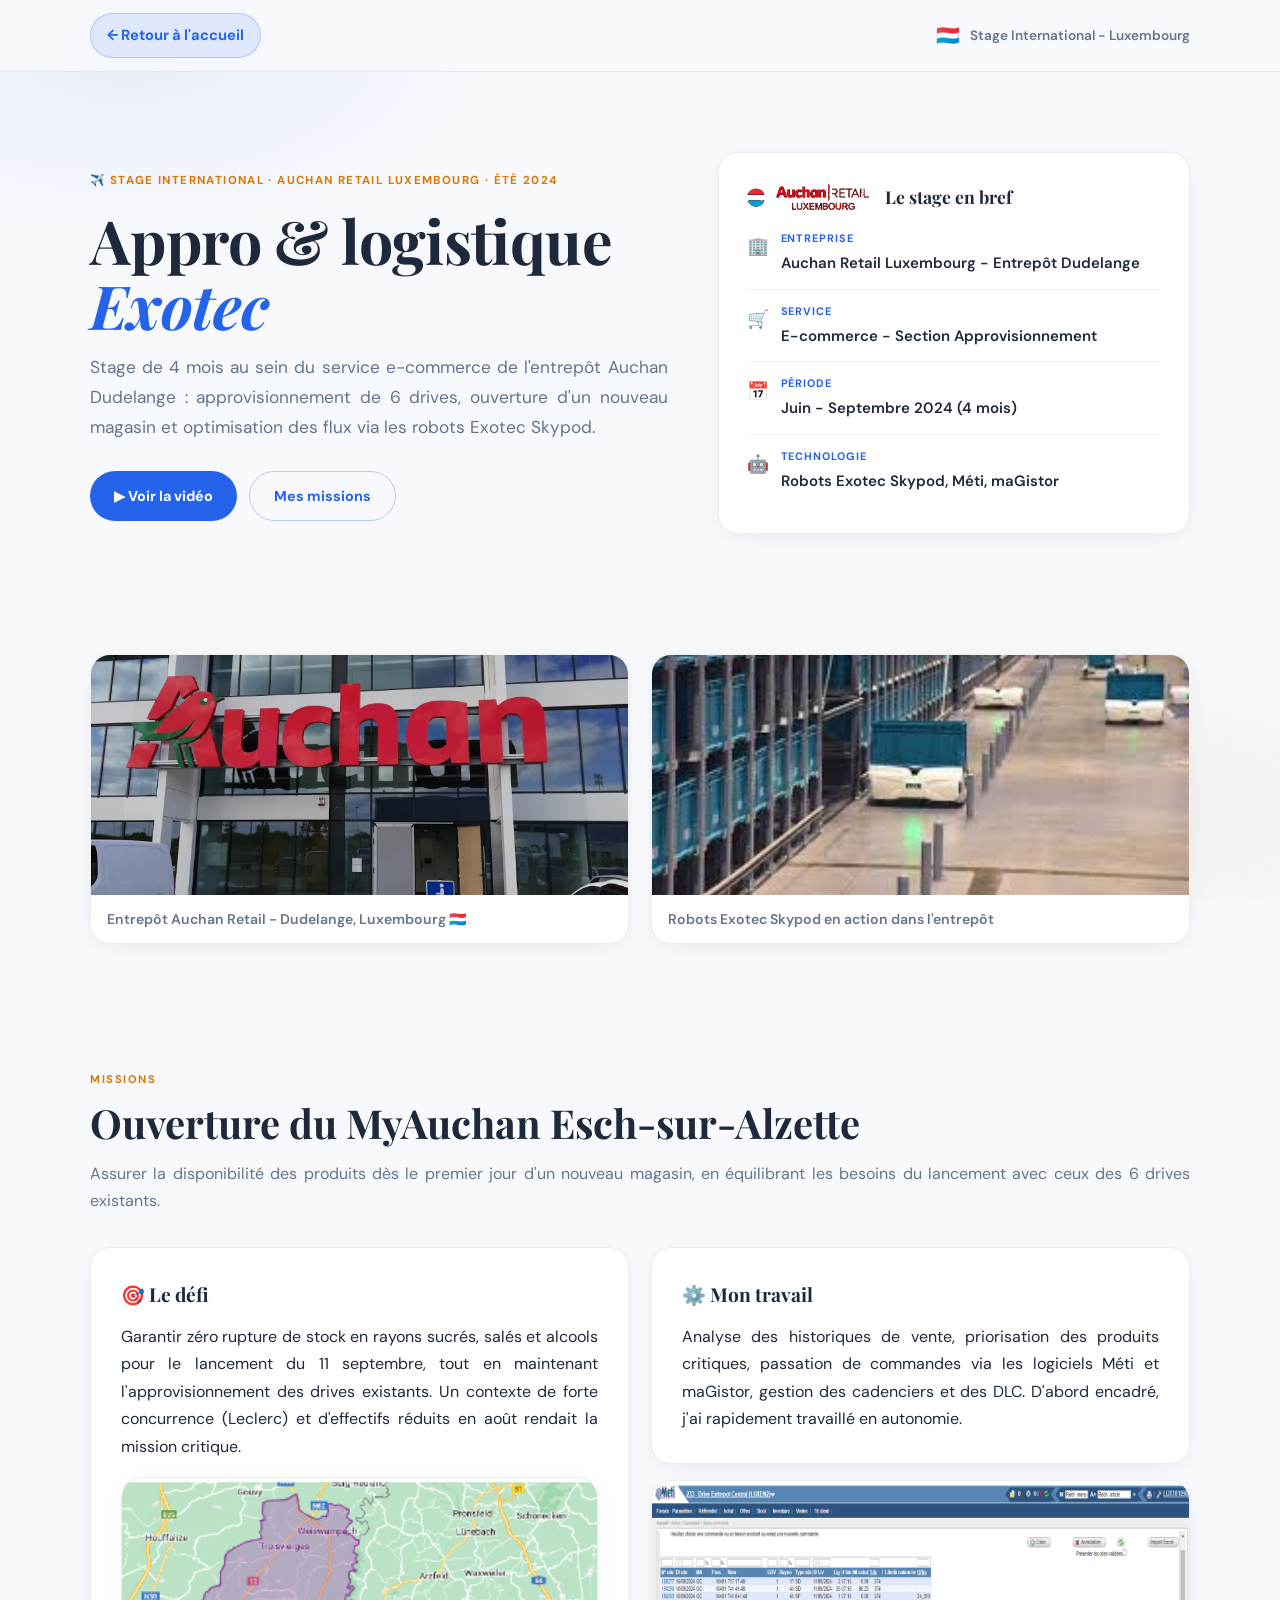
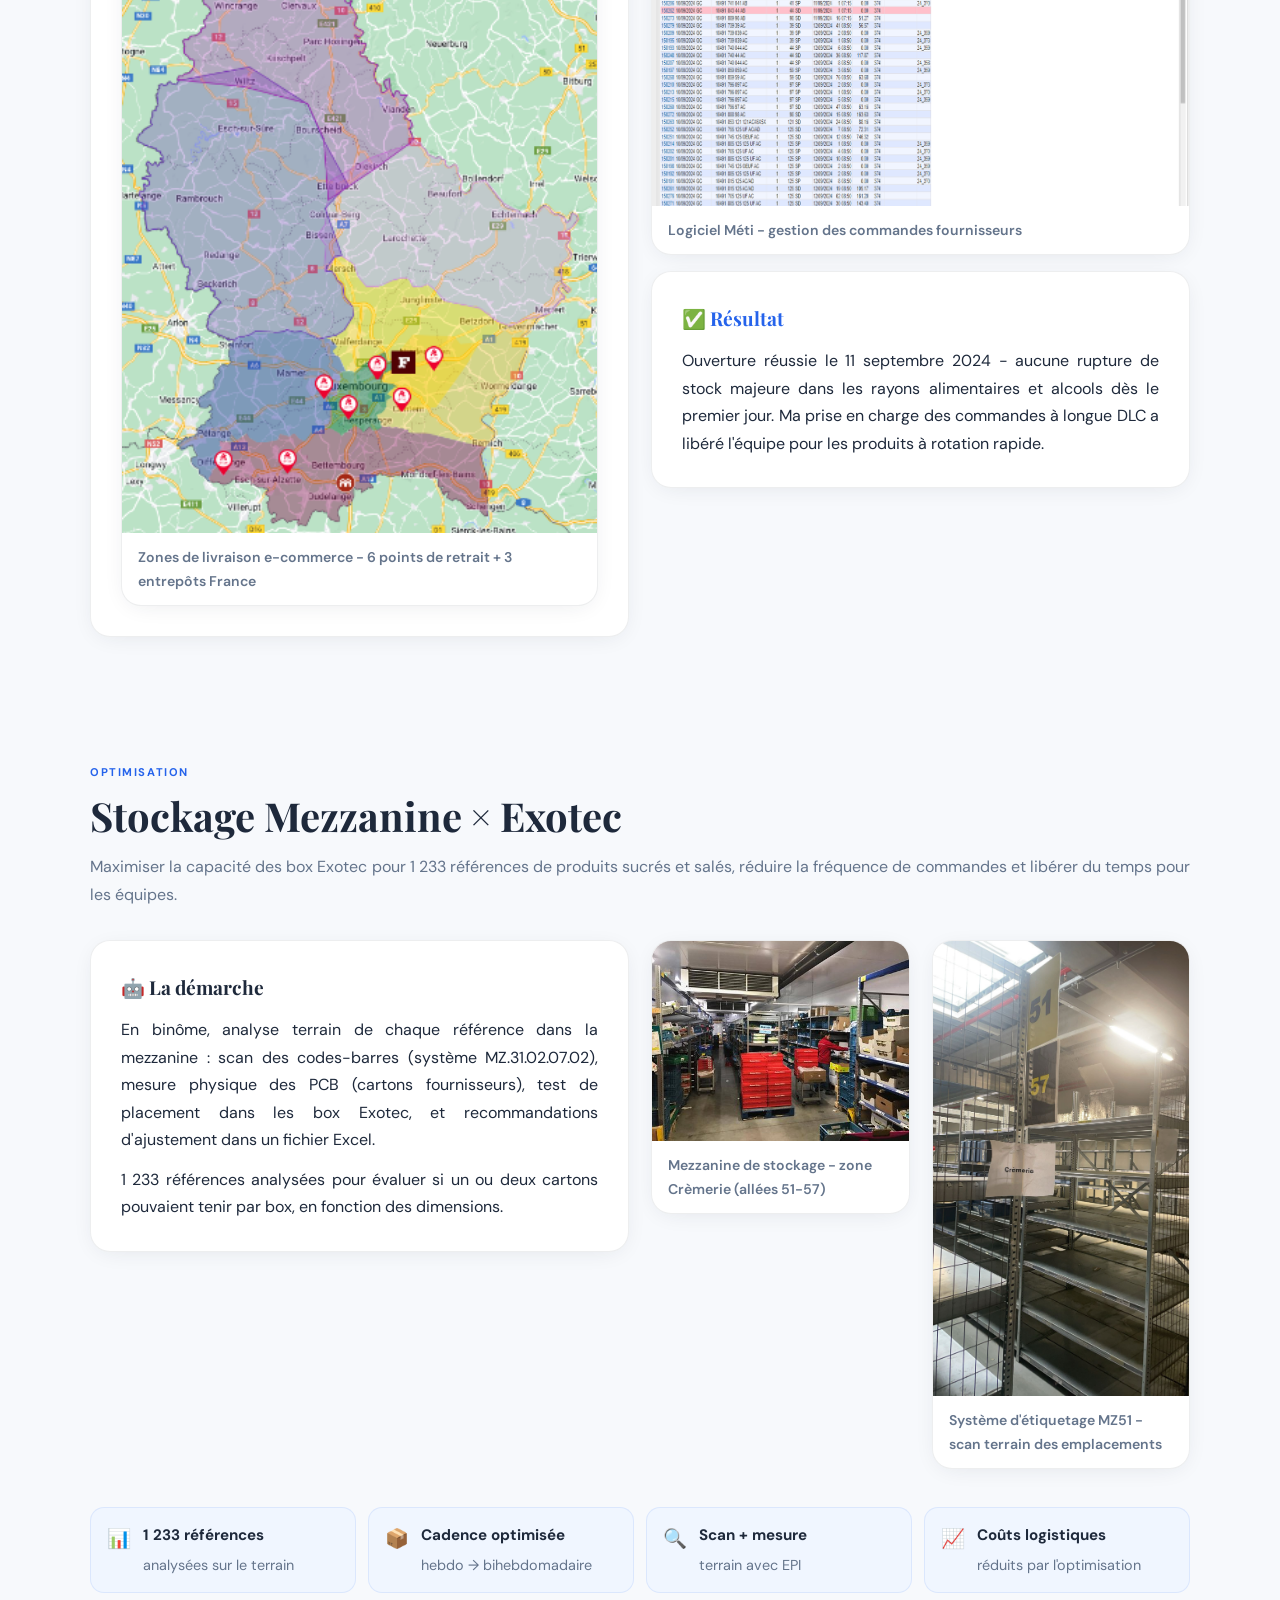
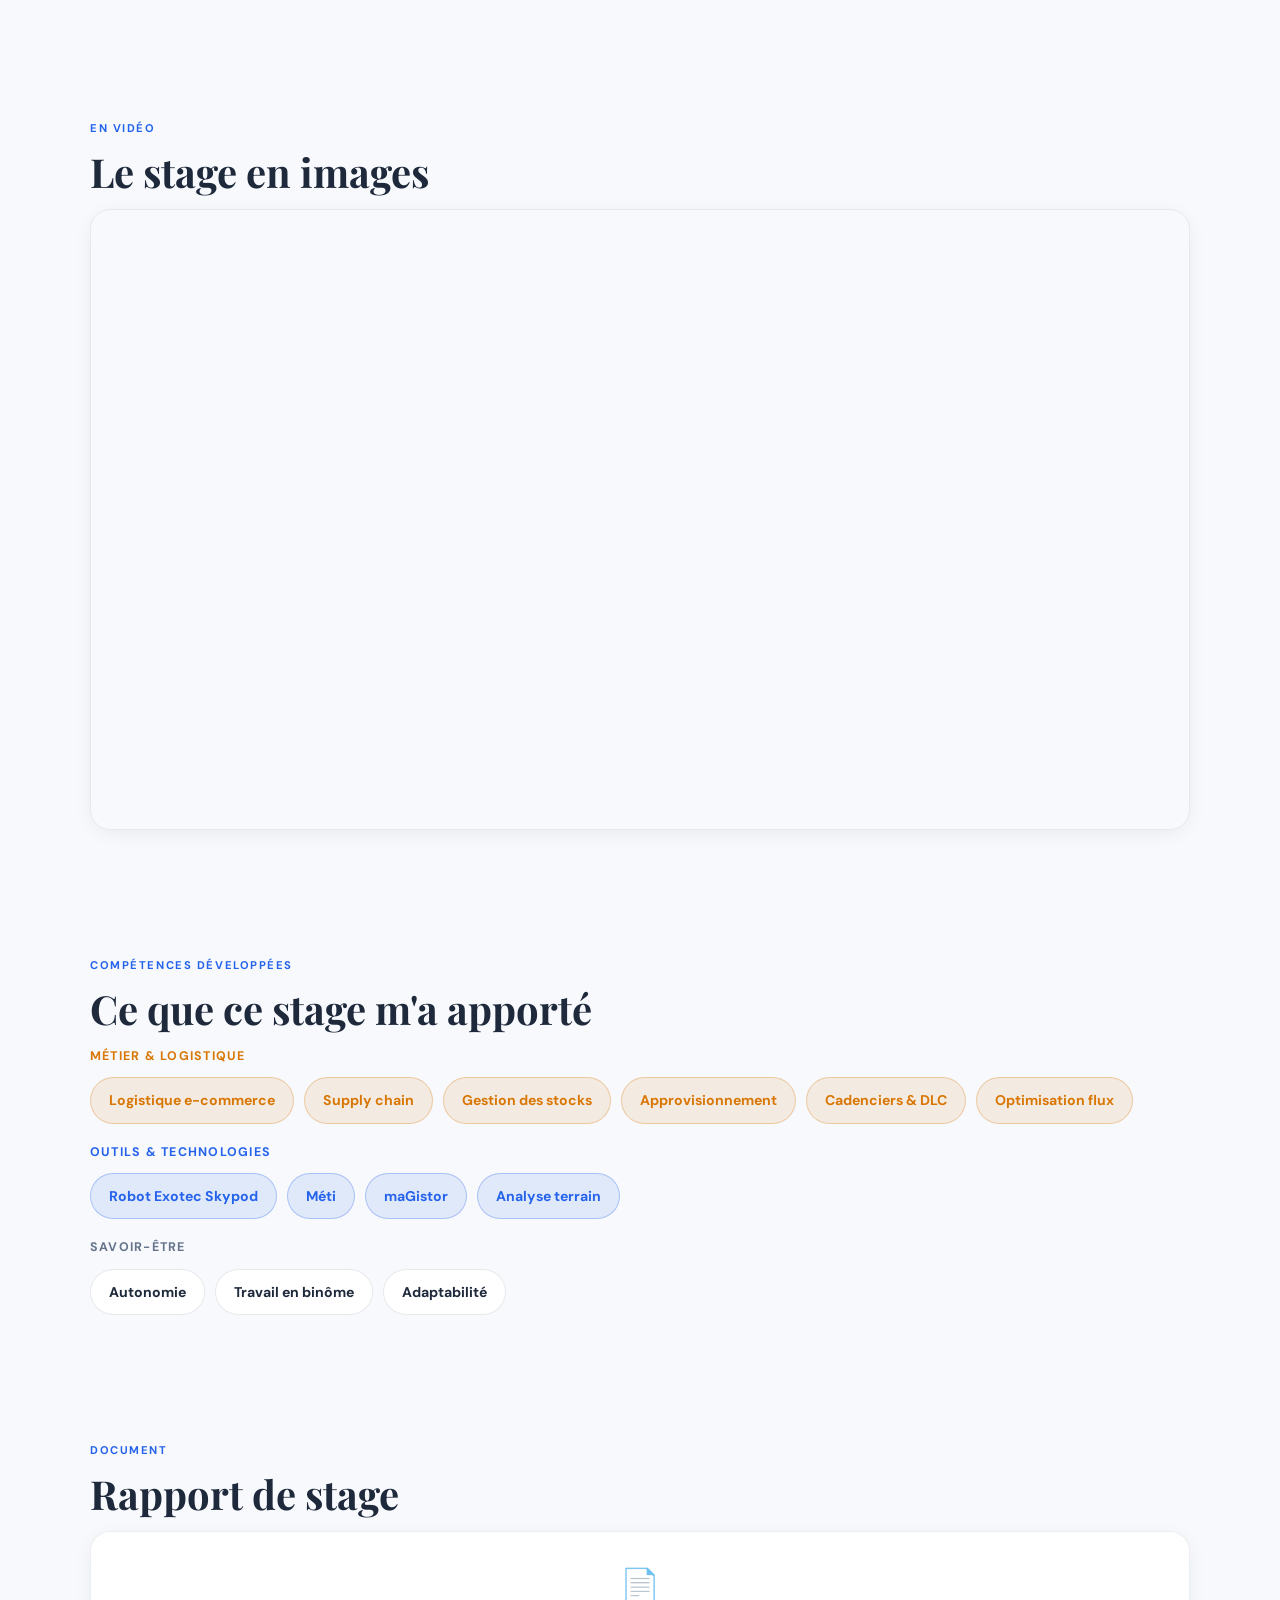
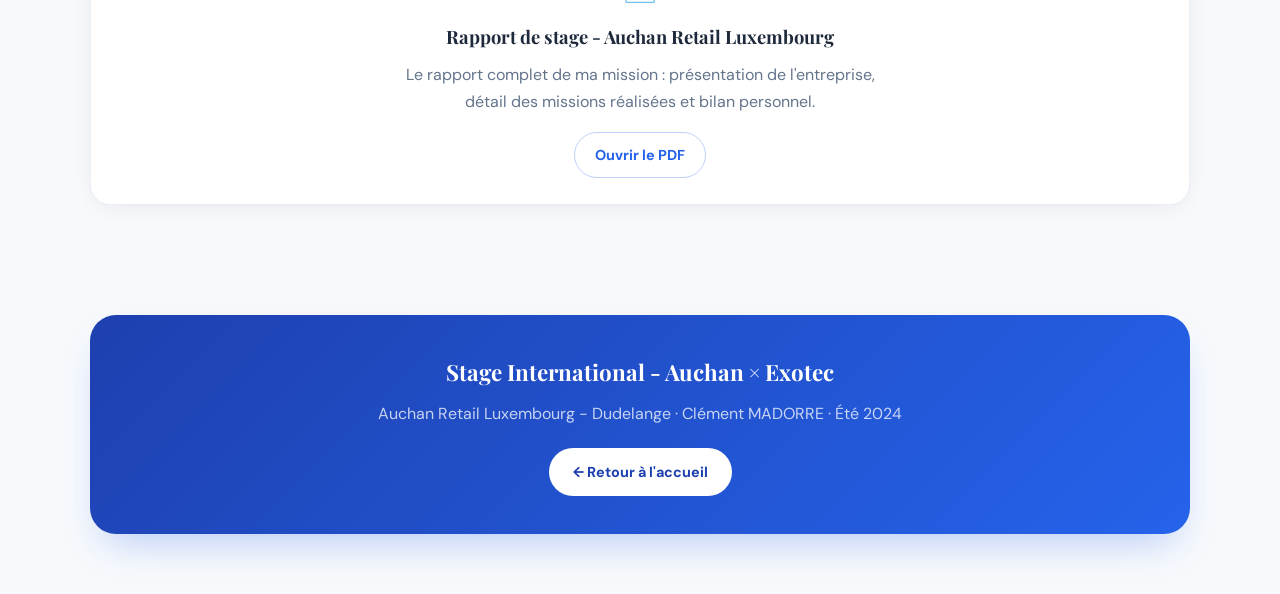
==== commit d8c18ad5: "Update Page_WEB_AUCHAN.html" ====
--- a/Page_WEB_AUCHAN.html
+++ b/Page_WEB_AUCHAN.html
@@ -201,19 +201,33 @@
   <div class="wrap">
     <span class="kicker">Compétences développées</span>
     <h2>Ce que ce stage m'a apporté</h2>
-    <div class="pill-row">
-      <span class="pill">Logistique e-commerce</span>
-      <span class="pill">Supply chain</span>
-      <span class="pill">Robot Exotec Skypod</span>
-      <span class="pill">Méti</span>
-      <span class="pill">maGistor</span>
-      <span class="pill">Gestion des stocks</span>
-      <span class="pill">Approvisionnement</span>
-      <span class="pill">Cadenciers & DLC</span>
-      <span class="pill">Optimisation flux</span>
-      <span class="pill">Autonomie</span>
-      <span class="pill">Travail en binôme</span>
-      <span class="pill">Analyse terrain</span>
+    <div style="margin-bottom:18px">
+      <p style="font-size:.78rem;font-weight:700;text-transform:uppercase;letter-spacing:.1em;color:var(--amber);margin-bottom:10px;text-align:left">Métier & logistique</p>
+      <div class="pill-row" style="margin-top:0">
+        <span class="pill amber">Logistique e-commerce</span>
+        <span class="pill amber">Supply chain</span>
+        <span class="pill amber">Gestion des stocks</span>
+        <span class="pill amber">Approvisionnement</span>
+        <span class="pill amber">Cadenciers & DLC</span>
+        <span class="pill amber">Optimisation flux</span>
+      </div>
+    </div>
+    <div style="margin-bottom:18px">
+      <p style="font-size:.78rem;font-weight:700;text-transform:uppercase;letter-spacing:.1em;color:var(--blue);margin-bottom:10px;text-align:left">Outils & technologies</p>
+      <div class="pill-row" style="margin-top:0">
+        <span class="pill blue">Robot Exotec Skypod</span>
+        <span class="pill blue">Méti</span>
+        <span class="pill blue">maGistor</span>
+        <span class="pill blue">Analyse terrain</span>
+      </div>
+    </div>
+    <div>
+      <p style="font-size:.78rem;font-weight:700;text-transform:uppercase;letter-spacing:.1em;color:var(--muted);margin-bottom:10px;text-align:left">Savoir-être</p>
+      <div class="pill-row" style="margin-top:0">
+        <span class="pill">Autonomie</span>
+        <span class="pill">Travail en binôme</span>
+        <span class="pill">Adaptabilité</span>
+      </div>
     </div>
   </div>
 </section>
